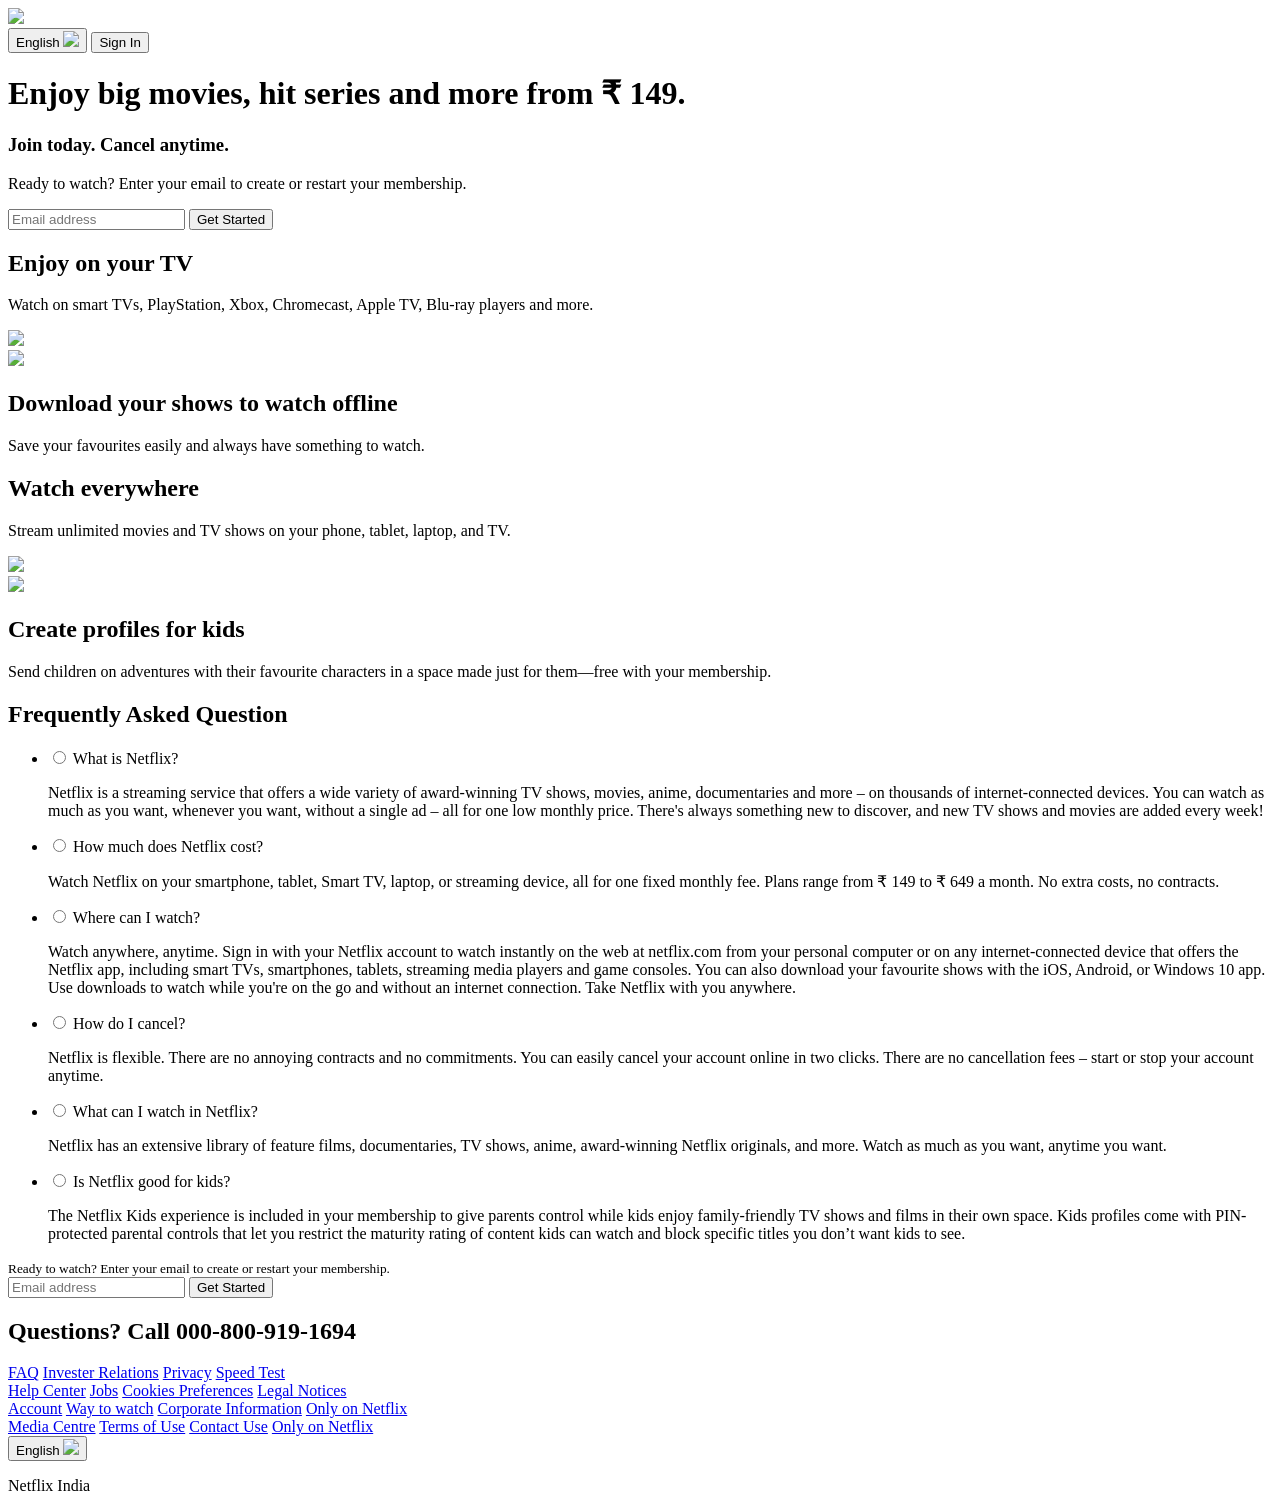
==== index.html @ 607f604b "Add files via upload" ====
<!DOCTYPE html>
<html lang="en">
<head>
    <meta charset="UTF-8">
    <meta name="viewport" content="width=device-width, initial-scale=1.0">
    <title>Netflix Website Clone</title>
    <link rel="stylesheet" href="style.css">
</head>
<body>
<div class="header">
    <nav>
        <img src="images/logo.png" class="logo">
        <div>
            <button class="language-btn">English <img src="images/down-icon.png" ></button>
            <button>Sign In</button>
        </div>
    </nav>
    <div class="header-content">
        <h1>Enjoy big movies, hit series and more from ₹ 149.</h1>
        <h3>Join today. Cancel anytime.</h3>
        <p>Ready to watch? Enter your email to create or restart your membership.</p>
        <form class="email-signup">
            <input type="email" placeholder="Email address" required>
            <button type="submit">Get Started</button>
        </form>
    </div>

</div> 

<div class="features">
    <div class="row">
        <div class="text-col">
            <h2>Enjoy on your TV</h2>
            <p>Watch on smart TVs, PlayStation, Xbox, Chromecast, Apple TV, Blu-ray players and more.</p>
        </div>
        <div class="img-col">
            <img src="images/feature-1.png">
        </div>

    </div>

    <div class="row">
        <div class="img-col">
            <img src="images/feature-2.png">
        </div>
        <div class="text-col">
            <h2>Download your shows to watch offline</h2>
            <p>Save your favourites easily and always have something to watch.</p>
        </div>


    </div>

    <div class="row">
        <div class="text-col">
            <h2>Watch everywhere</h2>
            <p>Stream unlimited movies and TV shows on your phone, tablet, laptop, and TV.</p>
        </div>
        <div class="img-col">
            <img src="images/feature-3.png">
        </div>
 
       
    </div>

    <div class="row">
        <div class="img-col">
            <img src="images/feature-4.png">
        </div>

        <div class="text-col">
            <h2>Create profiles for kids</h2>
            <p>Send children on adventures with their favourite characters in a space made just for them—free with your membership.</p>
        </div>
       
    </div>
    
</div>
    

<div class="faq">
    <h2>Frequently Asked Question</h2>
    <ul class="accordion">
        <li>
            <input type="radio" name="accordion" id="first">
            <label for="first">What is Netflix?</label>
            <div class="content">
                <p>Netflix is a streaming service that offers a wide variety of award-winning
                     TV shows, movies, anime, documentaries and more – on thousands of internet-connected devices.
                     You can watch as much as you want, whenever you want, without a single ad – all for one low monthly price.
                     There's always something new to discover, and new TV shows and movies are added every week!</p>
            </div>
        </li>
        <li>
            <input type="radio" name="accordion" id="second">
            <label for="second">How much does Netflix cost?</label>
            <div class="content">
                <p>Watch Netflix on your smartphone, tablet, Smart TV, laptop, or streaming device,
                     all for one fixed monthly fee. Plans range from ₹ 149 to ₹ 649 a month.
                      No extra costs, no contracts.</p>
            </div>
        </li>

        <li>
            <input type="radio" name="accordion" id="third">
            <label for="third">Where can I watch?</label>
            <div class="content">
                <p>Watch anywhere, anytime. Sign in with your Netflix account to watch 
                    instantly on the web at netflix.com from your personal computer or
                     on any internet-connected device that offers the Netflix app, including 
                     smart TVs, smartphones, tablets, streaming media players and game consoles.
                    You can also download your favourite shows with the iOS, Android, or Windows 
                    10 app. Use downloads to watch while you're on the go and without an internet
                     connection. Take Netflix with you anywhere.</p>
            </div>
        </li>
        
        <li>
            <input type="radio" name="accordion" id="fourth">
            <label for="fourth">How do I cancel?</label>
            <div class="content">
                <p>Netflix is flexible. There are no annoying contracts and no commitments.
                     You can easily cancel your account online in two clicks. There are no
                      cancellation fees – start or stop your account anytime.</p>
            </div>
        </li>

        <li>
            <input type="radio" name="accordion" id="fifth">
            <label for="fifth">What can I watch in Netflix?</label>
            <div class="content">
                <p>Netflix has an extensive library of feature films, documentaries,
                     TV shows, anime, award-winning Netflix originals, and more.
                      Watch as much as you want, anytime you want.</p>
            </div>
        </li>

        <li>
            <input type="radio" name="accordion" id="sixth">
            <label for="sixth">Is Netflix good for kids?</label>
            <div class="content">
                <p>The Netflix Kids experience is included in your membership
                     to give parents control while kids enjoy family-friendly
                      TV shows and films in their own space.
                    Kids profiles come with PIN-protected parental controls
                     that let you restrict the maturity rating of content kids
                      can watch and block specific titles you don’t want kids to see.</p>
            </div>
        </li>


    </ul>

    <small>Ready to watch? Enter your email to create or restart your membership.
    </small>
    <form class="email-signup">
        <input type="email" placeholder="Email address" required>
        <button type="submit">Get Started</button>
    </form>

</div>

<div class="footer">
    <h2>Questions? Call 000-800-919-1694</h2>
    <div class="row">
        <div class="col">
            <a href="#">FAQ</a>
            <a href="#">Invester Relations</a>
            <a href="#">Privacy</a>
            <a href="#">Speed Test</a>
        </div>
        <div class="col">
            <a href="#">Help Center</a>
            <a href="#">Jobs</a>
            <a href="#">Cookies Preferences</a>
            <a href="#">Legal Notices</a>
        </div>
        <div class="col">
            <a href="#">Account</a>
            <a href="#">Way to watch</a>
            <a href="#">Corporate Information</a>
            <a href="#">Only on Netflix</a>
        </div>

        <div class="col">
            <a href="#">Media Centre</a>
            <a href="#">Terms of Use</a>
            <a href="#">Contact Use</a>
            <a href="#">Only on Netflix</a>
        </div>

        </div>  

        <button class="language-btn">English <img src="images/down-icon.png" ></button>
        <p class="copyright-txt">Netflix India</p>
</div>

</body>
</html>
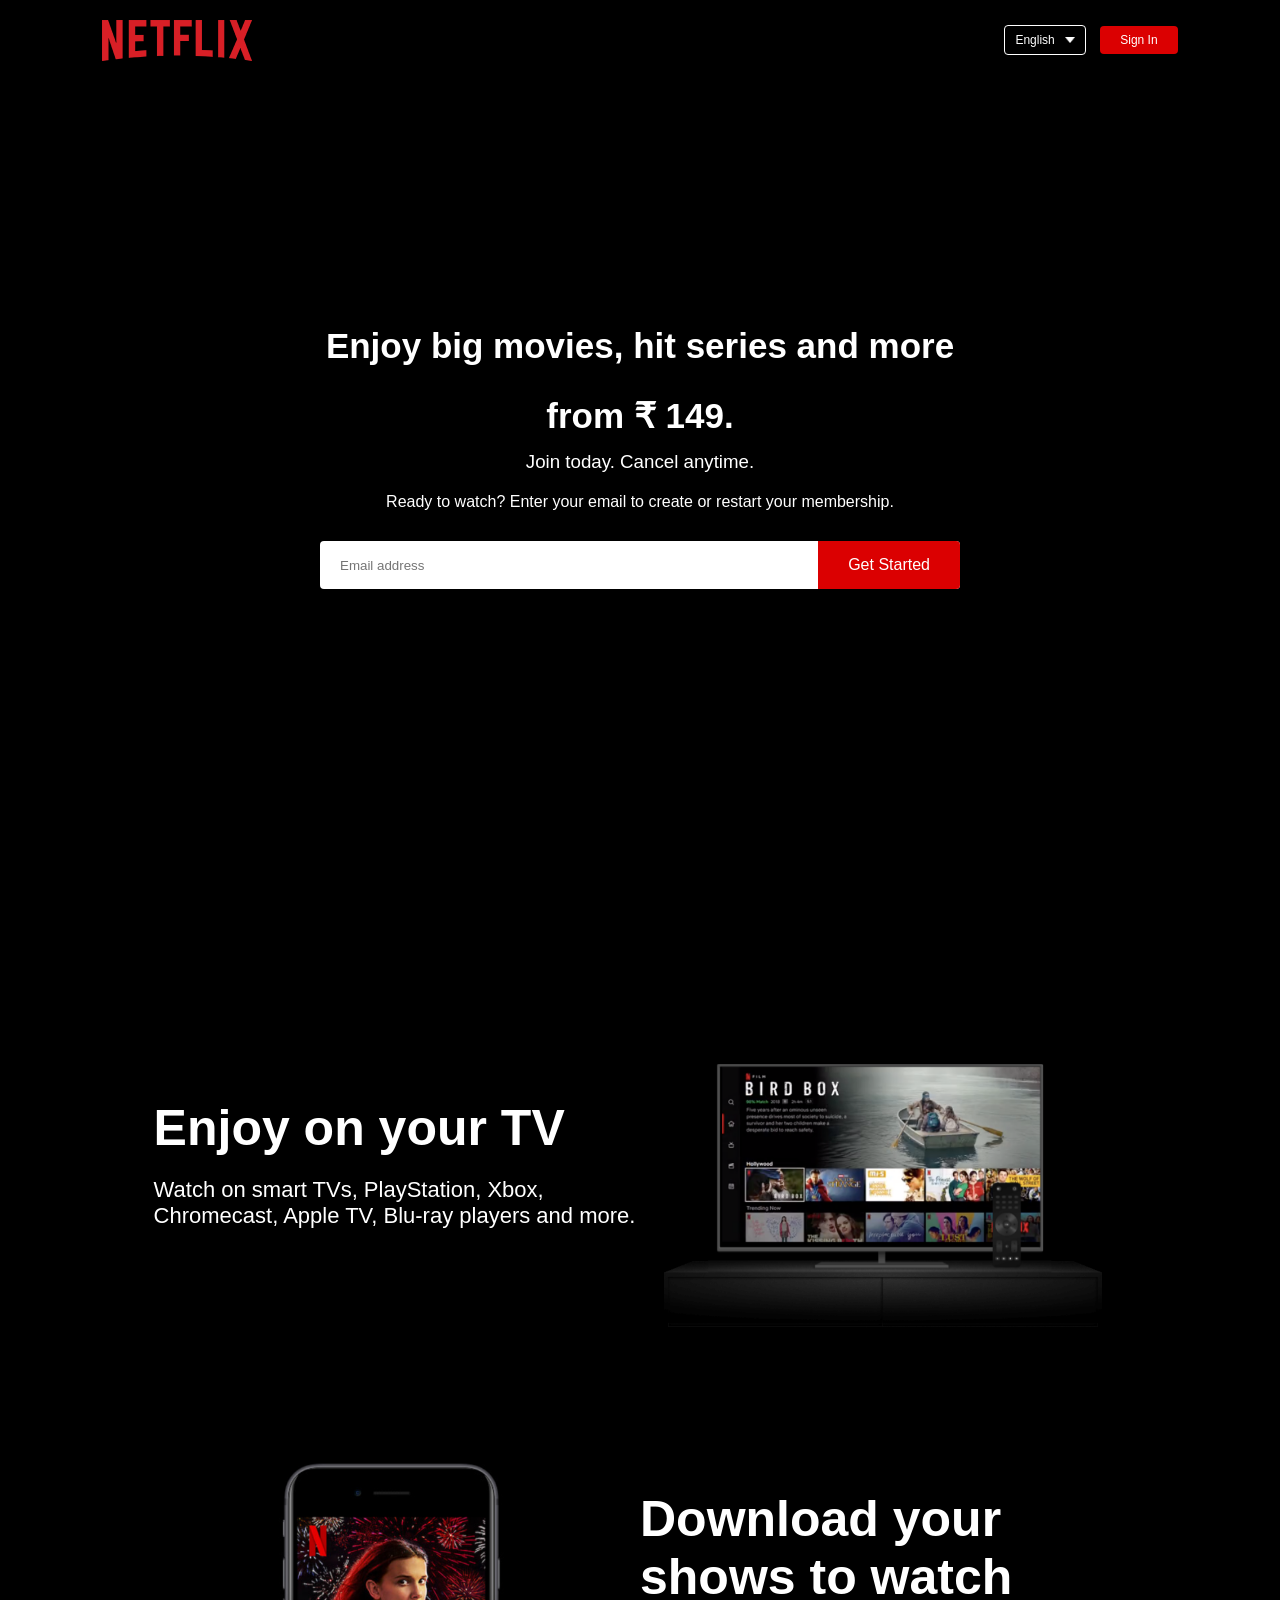
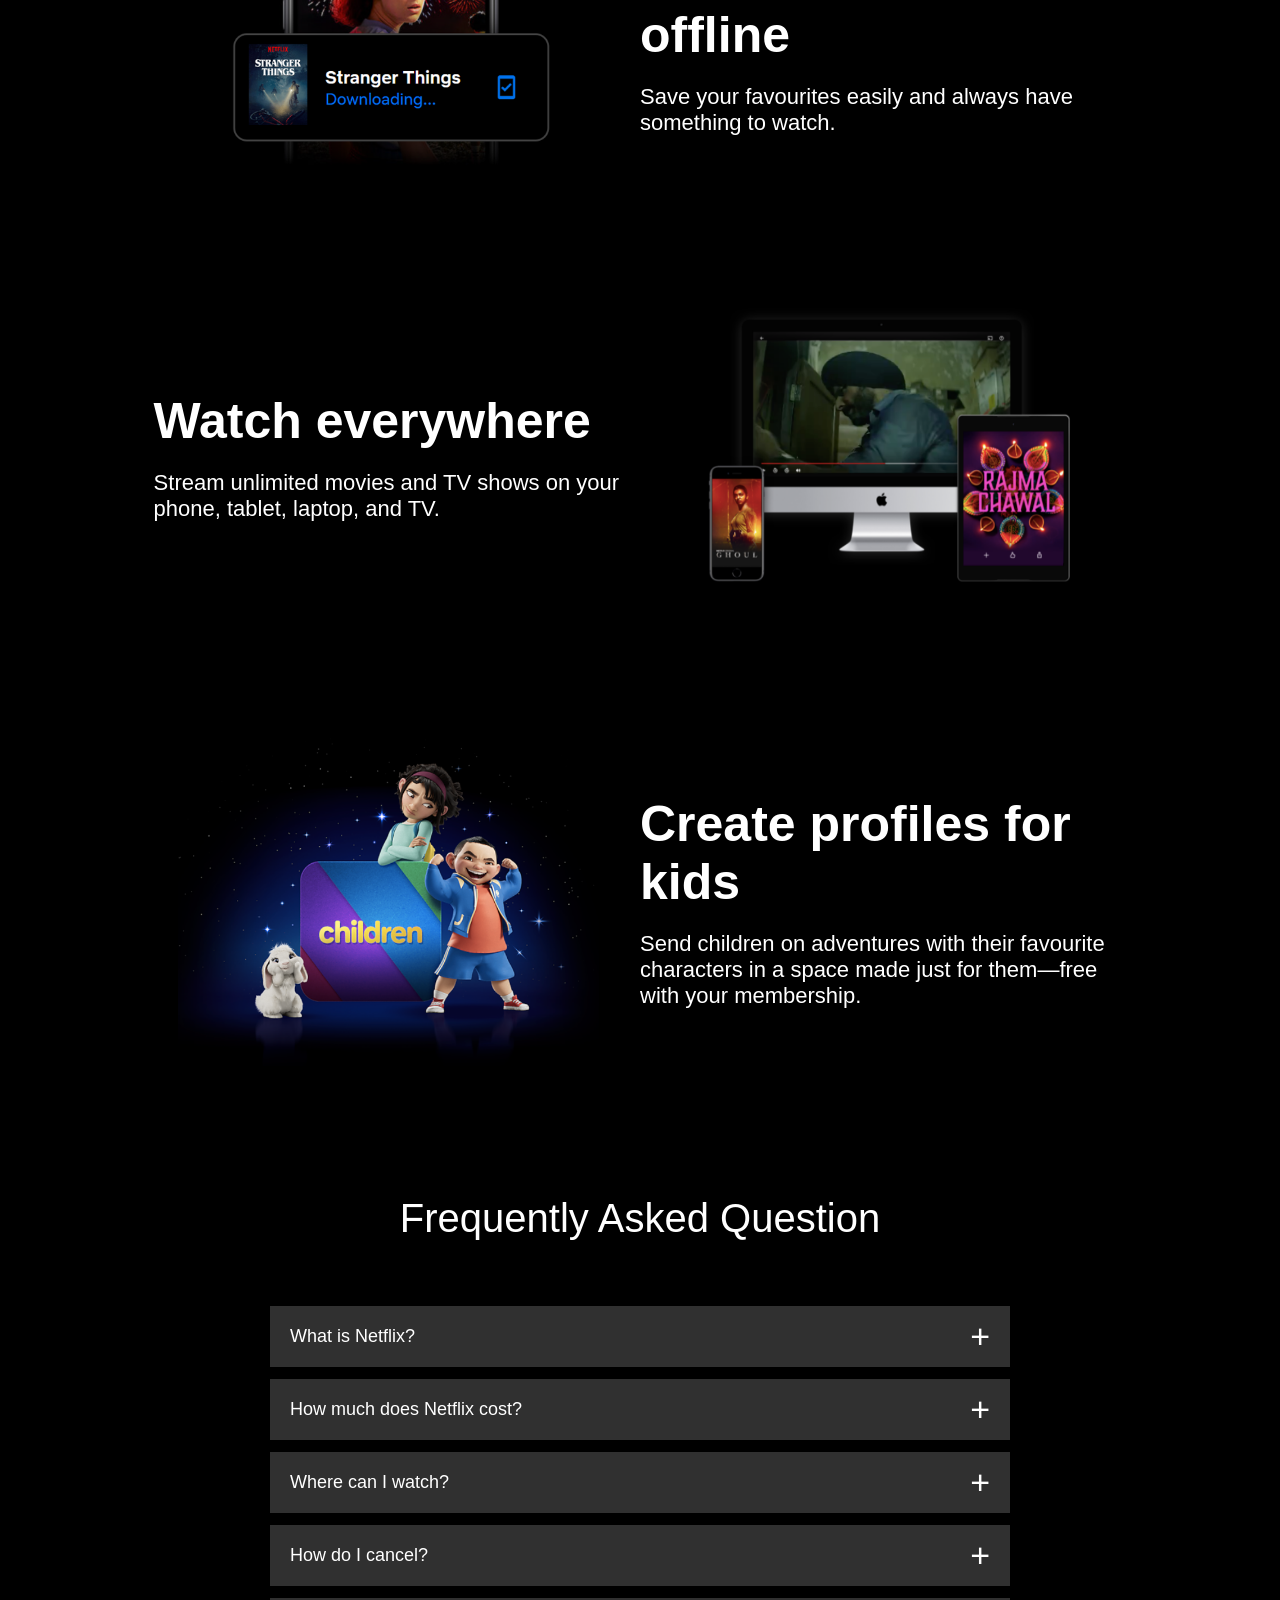
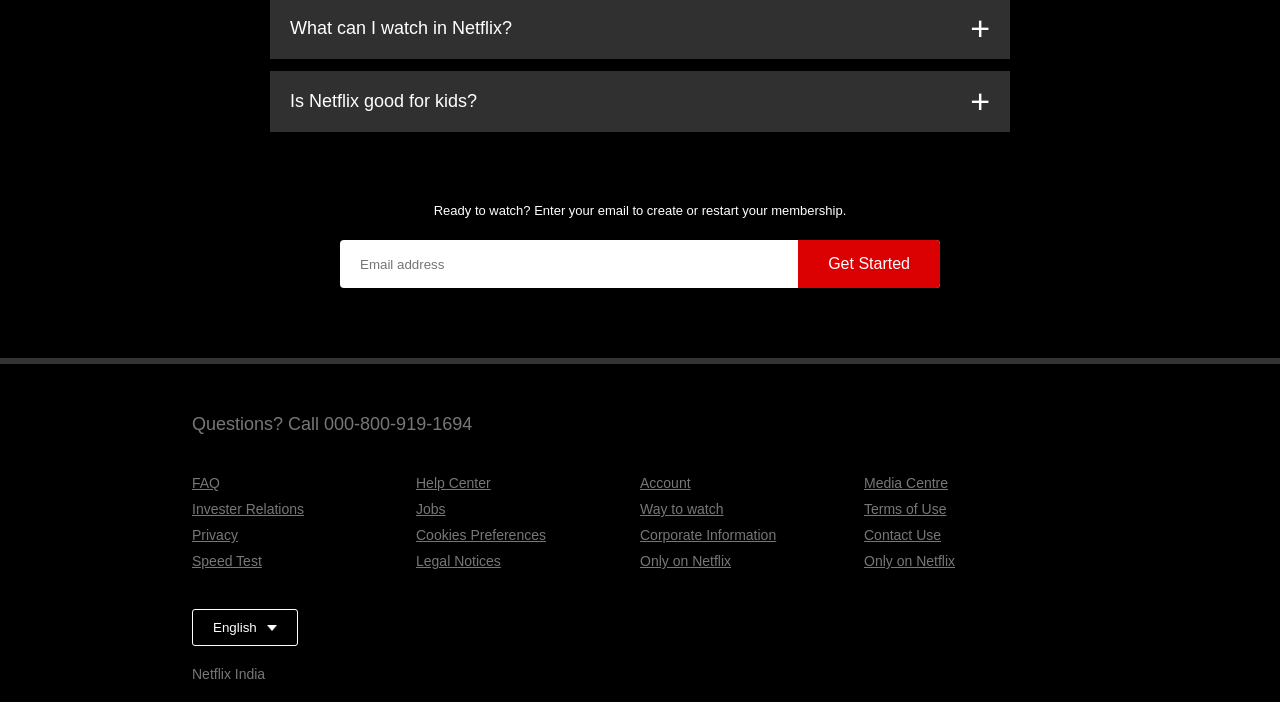
==== commit 24337a5e: "Update index.html" ====
--- a/index.html
+++ b/index.html
@@ -9,9 +9,9 @@
 <body>
 <div class="header">
     <nav>
-        <img src="images/logo.png" class="logo">
+        <img src="logo.png" class="logo">
         <div>
-            <button class="language-btn">English <img src="images/down-icon.png" ></button>
+            <button class="language-btn">English <img src="down-icon.png" ></button>
             <button>Sign In</button>
         </div>
     </nav>
@@ -34,14 +34,14 @@
             <p>Watch on smart TVs, PlayStation, Xbox, Chromecast, Apple TV, Blu-ray players and more.</p>
         </div>
         <div class="img-col">
-            <img src="images/feature-1.png">
+            <img src="feature-1.png">
         </div>
 
     </div>
 
     <div class="row">
         <div class="img-col">
-            <img src="images/feature-2.png">
+            <img src="feature-2.png">
         </div>
         <div class="text-col">
             <h2>Download your shows to watch offline</h2>
@@ -57,7 +57,7 @@
             <p>Stream unlimited movies and TV shows on your phone, tablet, laptop, and TV.</p>
         </div>
         <div class="img-col">
-            <img src="images/feature-3.png">
+            <img src="feature-3.png">
         </div>
  
        
@@ -65,7 +65,7 @@
 
     <div class="row">
         <div class="img-col">
-            <img src="images/feature-4.png">
+            <img src="feature-4.png">
         </div>
 
         <div class="text-col">
@@ -191,9 +191,9 @@
 
         </div>  
 
-        <button class="language-btn">English <img src="images/down-icon.png" ></button>
+        <button class="language-btn">English <img src="down-icon.png" ></button>
         <p class="copyright-txt">Netflix India</p>
 </div>
 
 </body>
-</html>+</html>
--- a/style.css
+++ b/style.css
@@ -0,0 +1,309 @@
+*{
+    margin: 0;
+    padding: 0;
+    font-family: 'Poppins',sans-serif;
+    box-sizing: border-box;
+}
+
+body{
+    background-color: #000;
+    color: #fff;
+}
+.header{
+    width: 100%;
+    height: 100vh;
+    background-image: linear-gradient(rgba(0,0,0,0.7),rgba(0,0,0,0.7)),url(images/header-image.png);
+    background-position: center;
+    padding: 10px 8%;
+    position: relative;
+}
+
+nav{
+    display: flex;
+    align-items: center;
+    justify-content: space-between;
+    padding: 10px 0;
+}
+
+.logo{
+    width: 150px;
+    cursor: pointer;
+}
+
+nav button{
+    border: 0;
+    outline: 0;
+    background: #db0001;
+    color: #fff;
+    padding: 7px 20px;
+    font-size: 12px;
+    border-radius: 4px;
+    margin-left: 10px;
+    cursor: pointer;
+}
+
+.language-btn{
+    display: inline-flex;
+    align-items: center;
+    background: transparent;
+    border: 1px solid #fff;
+    padding: 7px 10px;
+}
+
+.language-btn img{
+    width: 10px;
+    margin-left: 10px;
+}
+
+.header-content{
+    position:absolute;
+    top:50%;
+    left: 50%;
+    transform: translate(-50%,-50%);
+    text-align: center;
+    margin-top: 100;
+}
+.header-content h1{
+    font-size: 35px;
+    line-height: 70px;
+    font-weight: 600;
+    max-width: 650px;
+}
+
+.header-content h3{
+    font-weight: 400;
+    margin-bottom: 20px;
+}
+
+.email-signup{
+    background: #fff;
+    border-radius: 4px;
+    display: flex;
+    align-items: center;
+    margin-top: 30px;
+    overflow: hidden;
+}
+
+.email-signup input{
+    flex: 1;
+    border: 0;
+    outline: 0;
+    margin-left: 20px;
+}
+.email-signup button{
+    background: #db0001;
+    border: 0;
+    outline: 0;
+    color: #fff;
+    font-size: 16px;
+    cursor: pointer;
+    padding: 15px 30px;
+}
+/* ----------------------------------features---------------------------- */
+.features{
+    padding: 50px 12%;
+    font-size: 22px;
+}
+
+.row{
+    display: flex;
+    width: 100%;
+    align-items: center;
+    flex-wrap: wrap;
+    padding: 50px 0;
+}
+
+.text-col{
+    flex-basis: 50%;
+    margin-bottom: 20px;
+}
+
+.img-col{
+    flex-basis: 50%;
+    margin-bottom: 20px;
+}
+.img-col img{
+    display: block;
+    width: 90%;
+    margin: auto;
+}
+
+.features h2{
+    font-size: 50px;
+    font-weight: 600;
+    margin-bottom: 20px; 
+}
+
+
+/* -------------------faq----------------------- */
+.faq{
+    padding: 10px 12%;
+    text-align: center;
+    font-size: 18px;
+}
+
+.faq h2{
+    font-weight: 500;
+    font-size: 40px;
+}
+
+.accordion{
+    margin: 60px auto;
+    width: 100;
+    max-width: 750px;
+}
+.accordion li{
+    list-style: none;
+    width: 100%;
+    padding: 5px;
+}
+
+.accordion li label{
+    display: flex;
+    align-items: center;
+    padding: 20px;
+    font-size: 18px;
+    font-weight: 500;
+    background: #303030;
+    margin-bottom: 2px;
+    cursor: pointer;
+    position: relative;
+}
+
+label::after{
+    content: '+';
+    font-size: 34px;
+    position: absolute;
+    right: 20px;
+    transition: transform 0.5s;
+}
+
+input[type="radio"]{
+    display: none;
+}
+
+.accordion .content{
+    background: #303030;
+    text-align: left;
+    padding: 0 20px;
+    max-height: 0;
+    overflow: hidden;
+    transition: max-height 0.5s,padding 0.5s;
+}
+
+.accordion input[type="radio"]:checked + label + .content{
+    max-height: 600px;
+    padding: 30px 20px;
+}
+
+.accordion input[type="radio"]:checked + label::after{
+    transform: rotate(135deg);
+}
+
+.faq .email-signup{
+    max-width: 600px;
+    margin: 20px auto 60px;
+}
+
+.faq small{
+    font-size: 13px;
+}
+
+/* ------------------------footer------------------------------- */
+
+.footer{
+    padding: 50px 15% 10px;
+    border-top: 6px solid #333;
+    color: #777;
+}
+
+.footer h2{
+    font-size: 18px;
+    font-weight: 400;
+    margin-bottom: 30px;
+}
+
+.footer .col{
+    flex-basis: 25%;
+    flex-grow: 1;
+    margin-bottom: 20px;
+}
+
+.footer .col a{
+    display:  block;
+    color:#777;
+    font-size: 14px;
+    margin-bottom: 10px;
+}
+
+.footer .row{
+    align-items: flex-start;
+    padding: 10px 0;
+}
+
+.footer .language-btn{
+    color: #fff;
+    padding: 10px 20px;
+    border-radius: 3px;
+}
+
+.copyright-txt{
+    font-size: 14px;
+    margin-top: 20px;
+    margin-bottom: 10px;
+}
+
+
+/* ------------------------media-queries-for-small-screen------------------ */
+@media only screen and(max-width:600px){
+    .logo{
+        width: 100px;
+    }
+    nav button{
+        padding: 5px 10px;
+    }
+    nav .language-btn{
+        padding: 4px 8px;
+    }
+    .header-content{
+        position: unset;
+        transform: none;
+        padding-top: 150px;
+    }
+    .header-content h1{
+        font-size: 30px;
+    }
+    .email-signup button{
+        font-size: 12px;
+        padding: 10px 15px;
+    }
+    .text-col, .img-col{
+        flex-basis: 100%;
+    }
+    .features h2{
+        font-size: 30px;
+    }
+    .features p{
+        font-size: 15px;
+    }
+
+    .row:nth-child(2), .row:nth-child(4){
+        flex-direction: column-reverse;
+    }
+    .features .row{
+        padding: 10px 0;
+    }
+    .faq h2{
+        font-size: 20px;
+    }
+    .accordion .content{
+        font-size: 14px;
+    }
+    .accordion li label{
+        padding: 10px;
+        font-size: 14px;
+    }
+    label::after{
+        font-size: 22px;
+    }
+}
